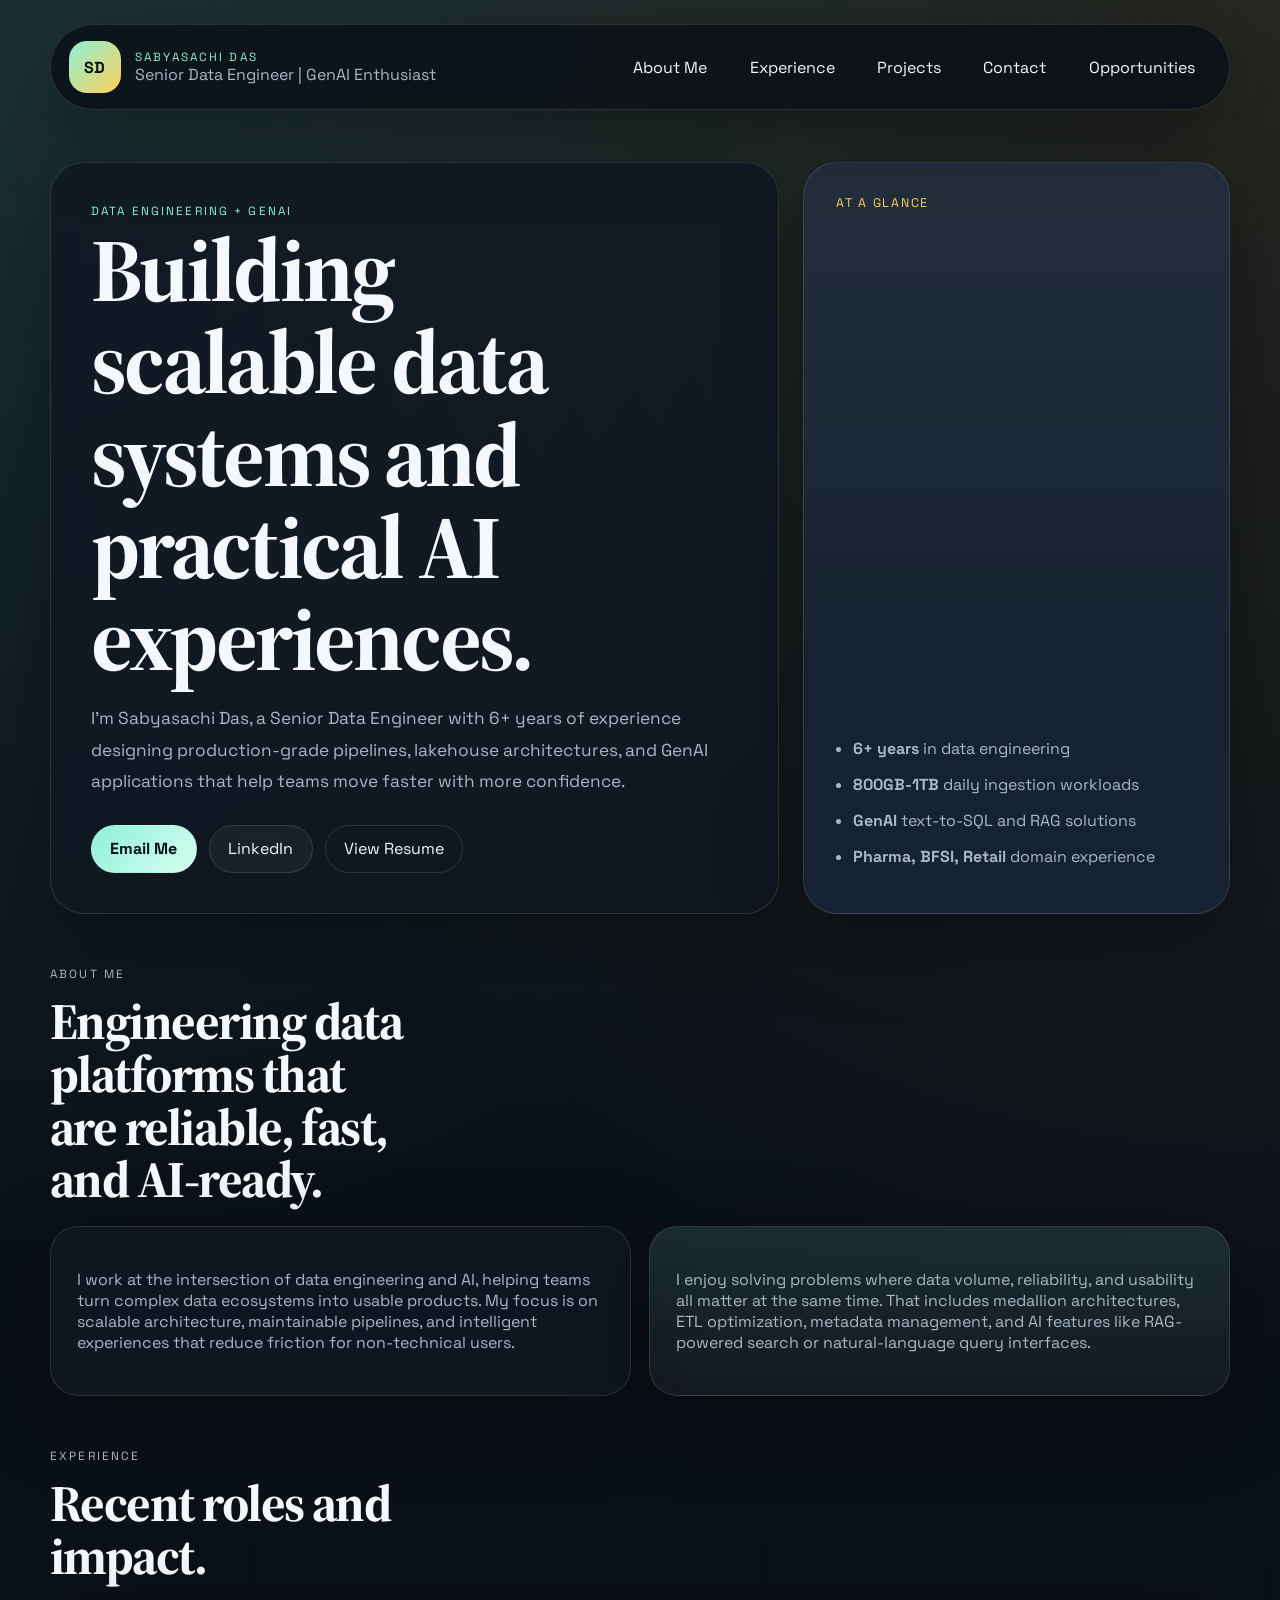
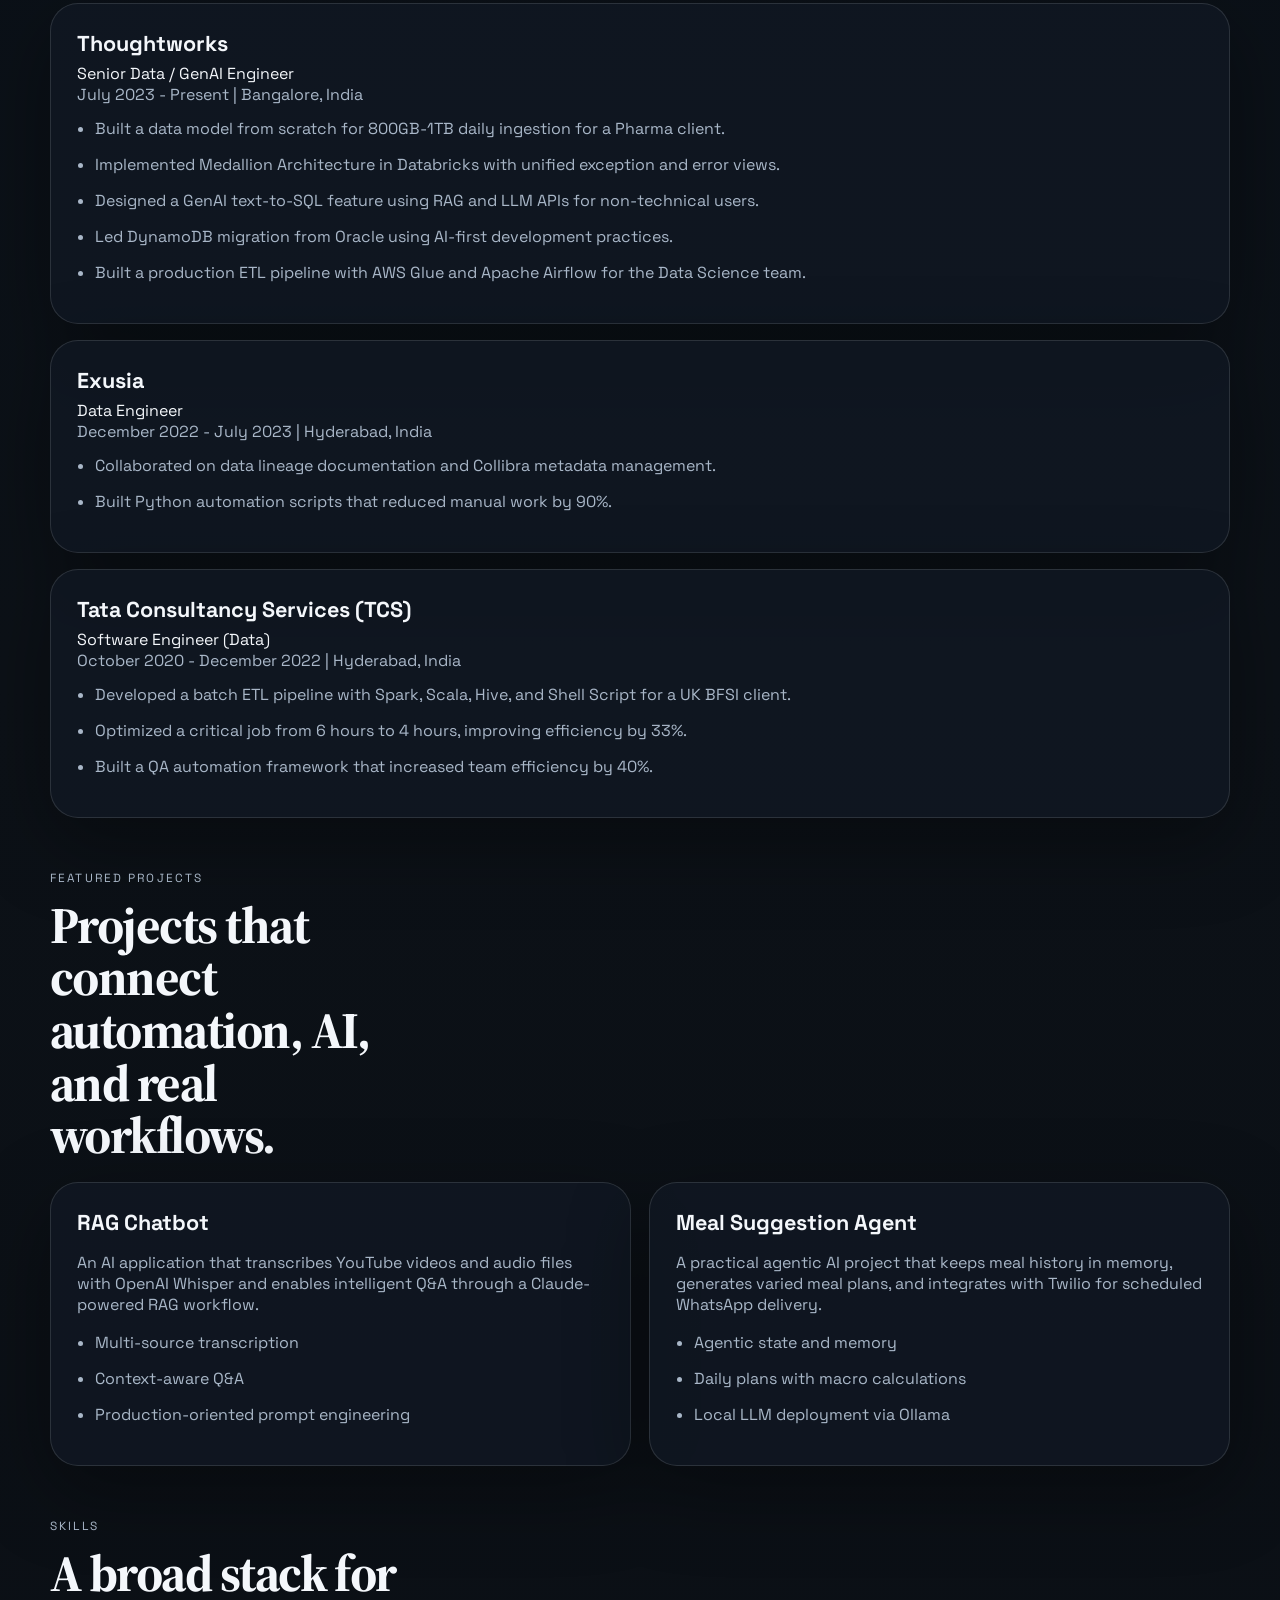
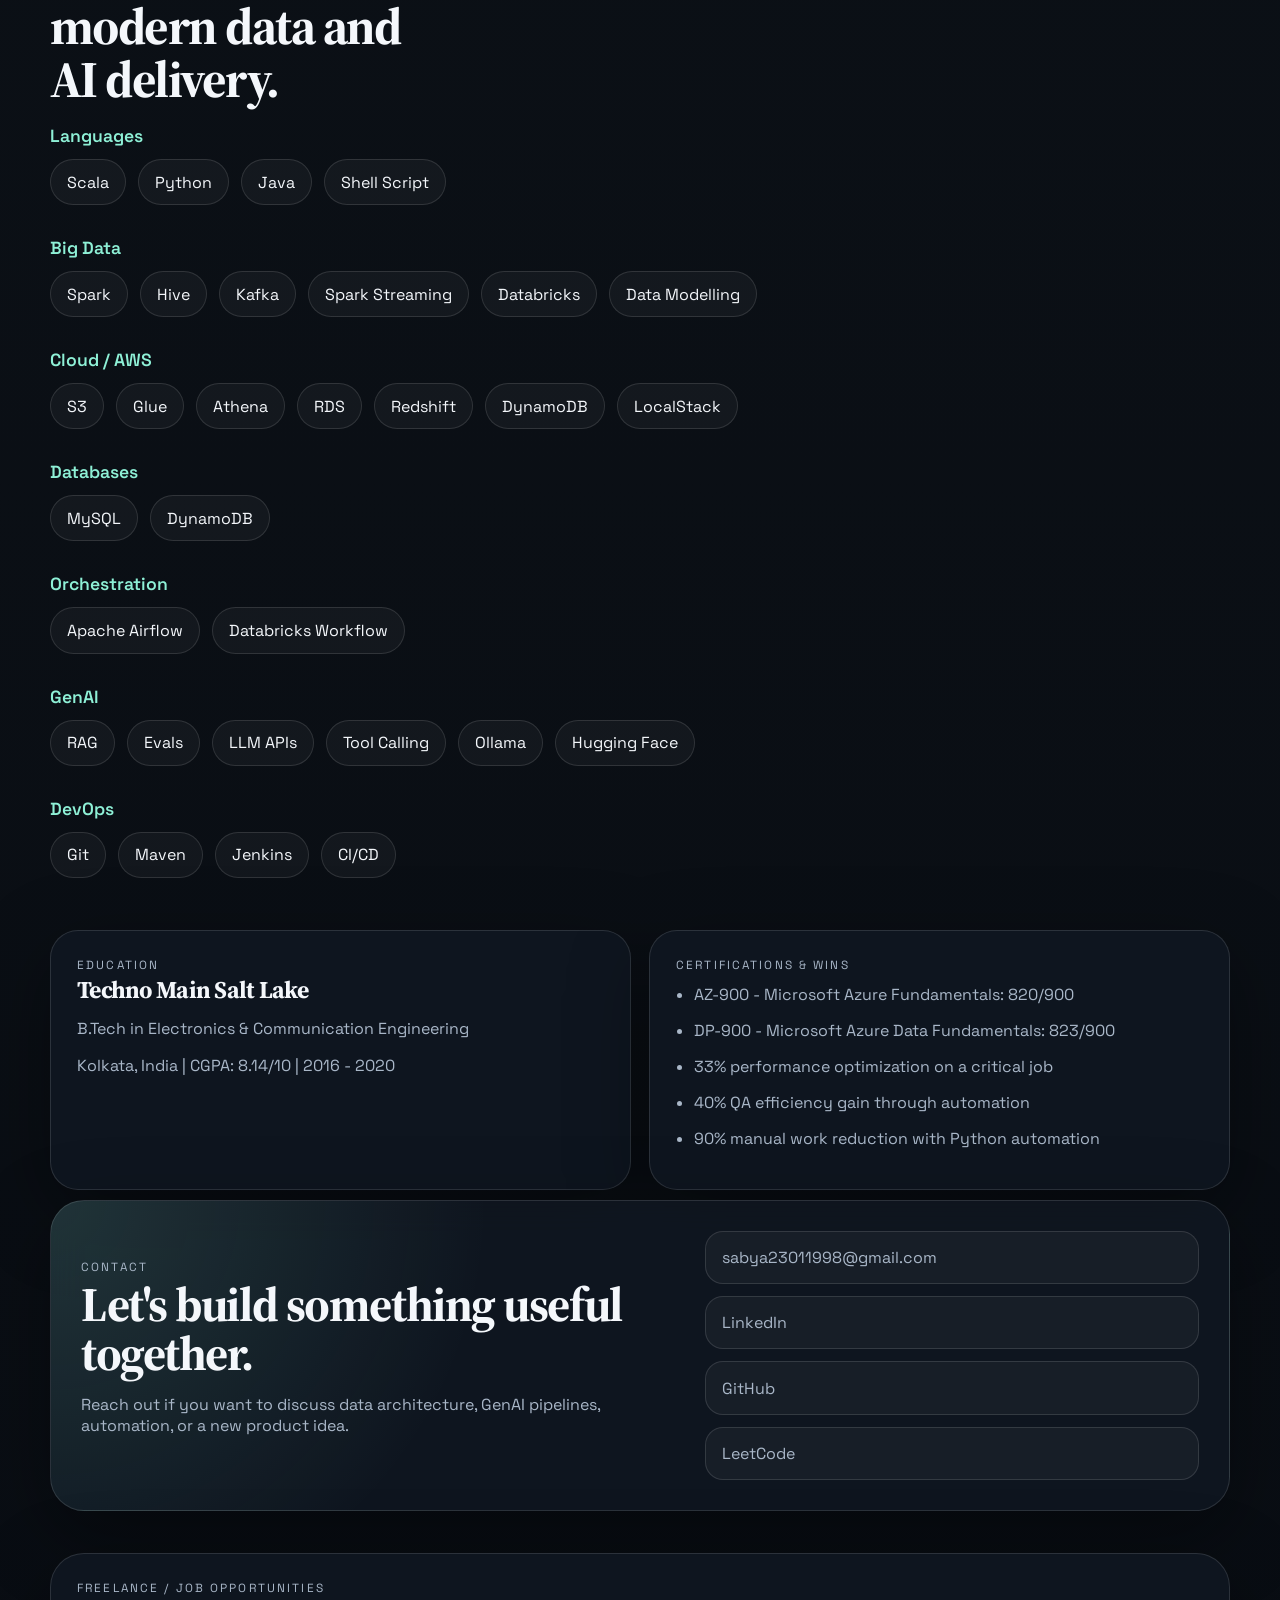
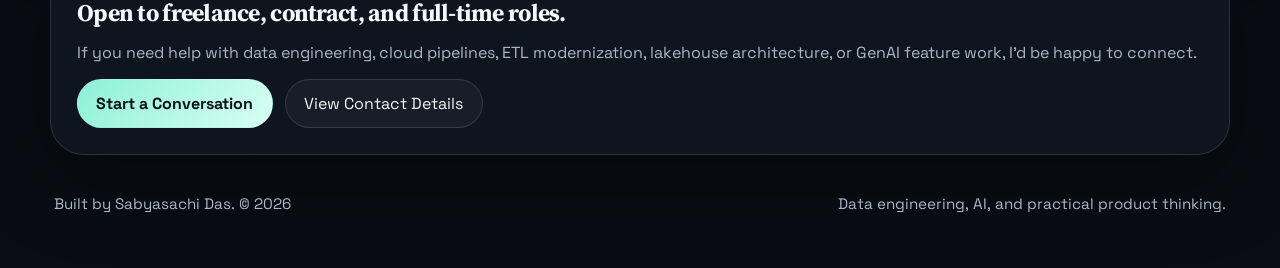
==== index.html @ ca25ceee "Initial commit" ====
<!DOCTYPE html>
<html lang="en">
  <head>
    <meta charset="UTF-8" />
    <meta name="viewport" content="width=device-width, initial-scale=1.0" />
    <meta
      name="description"
      content="Sabyasachi Das - Senior Data Engineer and GenAI enthusiast building scalable data pipelines, lakehouse architectures, and AI-powered products."
    />
    <title>Sabyasachi Das | Senior Data Engineer</title>
    <link rel="preconnect" href="https://fonts.googleapis.com" />
    <link rel="preconnect" href="https://fonts.gstatic.com" crossorigin />
    <link
      href="https://fonts.googleapis.com/css2?family=Space+Grotesk:wght@400;500;700&family=Source+Serif+4:opsz,wght@8..60,500;8..60,600;8..60,700&display=swap"
      rel="stylesheet"
    />
    <link rel="stylesheet" href="styles.css" />
  </head>
  <body>
    <a class="skip-link" href="#main">Skip to content</a>

    <div class="page-shell">
      <header class="site-header">
        <div class="brand">
          <div class="brand-mark">SD</div>
          <div>
            <p class="eyebrow">Sabyasachi Das</p>
            <p class="brand-subtitle">Senior Data Engineer | GenAI Enthusiast</p>
          </div>
        </div>

        <nav class="site-nav" aria-label="Primary">
          <a href="#about">About Me</a>
          <a href="#experience">Experience</a>
          <a href="#projects">Projects</a>
          <a href="#contact">Contact</a>
          <a href="#opportunities">Opportunities</a>
        </nav>
      </header>

      <main id="main">
        <section class="hero">
          <div class="hero-copy">
            <p class="eyebrow">Data Engineering + GenAI</p>
            <h1>Building scalable data systems and practical AI experiences.</h1>
            <p class="hero-text">
              I'm Sabyasachi Das, a Senior Data Engineer with 6+ years of
              experience designing production-grade pipelines, lakehouse
              architectures, and GenAI applications that help teams move faster
              with more confidence.
            </p>

            <div class="hero-actions">
              <a class="button primary" href="mailto:sabya23011998@gmail.com">Email Me</a>
              <a
                class="button secondary"
                href="https://www.linkedin.com/in/sabyasachi-das-2a6229159/"
                target="_blank"
                rel="noreferrer"
              >
                LinkedIn
              </a>
              <a class="button ghost" href="SabyasachiDas_Resume.pdf" target="_blank" rel="noreferrer">
                View Resume
              </a>
            </div>
          </div>

          <aside class="hero-card">
            <p class="card-label">At a glance</p>
            <ul class="quick-facts">
              <li><strong>6+ years</strong> in data engineering</li>
              <li><strong>800GB-1TB</strong> daily ingestion workloads</li>
              <li><strong>GenAI</strong> text-to-SQL and RAG solutions</li>
              <li><strong>Pharma, BFSI, Retail</strong> domain experience</li>
            </ul>
          </aside>
        </section>

        <section class="section" id="about">
          <div class="section-heading">
            <p class="eyebrow">About Me</p>
            <h2>Engineering data platforms that are reliable, fast, and AI-ready.</h2>
          </div>

          <div class="about-grid">
            <article class="panel">
              <p>
                I work at the intersection of data engineering and AI, helping
                teams turn complex data ecosystems into usable products. My
                focus is on scalable architecture, maintainable pipelines, and
                intelligent experiences that reduce friction for non-technical
                users.
              </p>
            </article>
            <article class="panel accent">
              <p>
                I enjoy solving problems where data volume, reliability, and
                usability all matter at the same time. That includes medallion
                architectures, ETL optimization, metadata management, and AI
                features like RAG-powered search or natural-language query
                interfaces.
              </p>
            </article>
          </div>
        </section>

        <section class="section" id="experience">
          <div class="section-heading">
            <p class="eyebrow">Experience</p>
            <h2>Recent roles and impact.</h2>
          </div>

          <div class="timeline">
            <article class="timeline-item">
              <div class="timeline-meta">
                <h3>Thoughtworks</h3>
                <p>Senior Data / GenAI Engineer</p>
                <span>July 2023 - Present | Bangalore, India</span>
              </div>
              <ul>
                <li>Built a data model from scratch for 800GB-1TB daily ingestion for a Pharma client.</li>
                <li>Implemented Medallion Architecture in Databricks with unified exception and error views.</li>
                <li>Designed a GenAI text-to-SQL feature using RAG and LLM APIs for non-technical users.</li>
                <li>Led DynamoDB migration from Oracle using AI-first development practices.</li>
                <li>Built a production ETL pipeline with AWS Glue and Apache Airflow for the Data Science team.</li>
              </ul>
            </article>

            <article class="timeline-item">
              <div class="timeline-meta">
                <h3>Exusia</h3>
                <p>Data Engineer</p>
                <span>December 2022 - July 2023 | Hyderabad, India</span>
              </div>
              <ul>
                <li>Collaborated on data lineage documentation and Collibra metadata management.</li>
                <li>Built Python automation scripts that reduced manual work by 90%.</li>
              </ul>
            </article>

            <article class="timeline-item">
              <div class="timeline-meta">
                <h3>Tata Consultancy Services (TCS)</h3>
                <p>Software Engineer (Data)</p>
                <span>October 2020 - December 2022 | Hyderabad, India</span>
              </div>
              <ul>
                <li>Developed a batch ETL pipeline with Spark, Scala, Hive, and Shell Script for a UK BFSI client.</li>
                <li>Optimized a critical job from 6 hours to 4 hours, improving efficiency by 33%.</li>
                <li>Built a QA automation framework that increased team efficiency by 40%.</li>
              </ul>
            </article>
          </div>
        </section>

        <section class="section" id="projects">
          <div class="section-heading">
            <p class="eyebrow">Featured Projects</p>
            <h2>Projects that connect automation, AI, and real workflows.</h2>
          </div>

          <div class="project-grid">
            <article class="project-card">
              <h3>RAG Chatbot</h3>
              <p>
                An AI application that transcribes YouTube videos and audio
                files with OpenAI Whisper and enables intelligent Q&A through a
                Claude-powered RAG workflow.
              </p>
              <ul>
                <li>Multi-source transcription</li>
                <li>Context-aware Q&A</li>
                <li>Production-oriented prompt engineering</li>
              </ul>
            </article>

            <article class="project-card">
              <h3>Meal Suggestion Agent</h3>
              <p>
                A practical agentic AI project that keeps meal history in
                memory, generates varied meal plans, and integrates with Twilio
                for scheduled WhatsApp delivery.
              </p>
              <ul>
                <li>Agentic state and memory</li>
                <li>Daily plans with macro calculations</li>
                <li>Local LLM deployment via Ollama</li>
              </ul>
            </article>
          </div>
        </section>

        <section class="section" id="skills">
          <div class="section-heading">
            <p class="eyebrow">Skills</p>
            <h2>A broad stack for modern data and AI delivery.</h2>
          </div>

          <div class="skills-groups">
            <div class="skill-group">
              <h3 class="skill-category">Languages</h3>
              <div class="chip-grid">
                <span class="chip">Scala</span>
                <span class="chip">Python</span>
                <span class="chip">Java</span>
                <span class="chip">Shell Script</span>
              </div>
            </div>

            <div class="skill-group">
              <h3 class="skill-category">Big Data</h3>
              <div class="chip-grid">
                <span class="chip">Spark</span>
                <span class="chip">Hive</span>
                <span class="chip">Kafka</span>
                <span class="chip">Spark Streaming</span>
                <span class="chip">Databricks</span>
                <span class="chip">Data Modelling</span>
              </div>
            </div>

            <div class="skill-group">
              <h3 class="skill-category">Cloud / AWS</h3>
              <div class="chip-grid">
                <span class="chip">S3</span>
                <span class="chip">Glue</span>
                <span class="chip">Athena</span>
                <span class="chip">RDS</span>
                <span class="chip">Redshift</span>
                <span class="chip">DynamoDB</span>
                <span class="chip">LocalStack</span>
              </div>
            </div>

            <div class="skill-group">
              <h3 class="skill-category">Databases</h3>
              <div class="chip-grid">
                <span class="chip">MySQL</span>
                <span class="chip">DynamoDB</span>
              </div>
            </div>

            <div class="skill-group">
              <h3 class="skill-category">Orchestration</h3>
              <div class="chip-grid">
                <span class="chip">Apache Airflow</span>
                <span class="chip">Databricks Workflow</span>
              </div>
            </div>

            <div class="skill-group">
              <h3 class="skill-category">GenAI</h3>
              <div class="chip-grid">
                <span class="chip">RAG</span>
                <span class="chip">Evals</span>
                <span class="chip">LLM APIs</span>
                <span class="chip">Tool Calling</span>
                <span class="chip">Ollama</span>
                <span class="chip">Hugging Face</span>
              </div>
            </div>

            <div class="skill-group">
              <h3 class="skill-category">DevOps</h3>
              <div class="chip-grid">
                <span class="chip">Git</span>
                <span class="chip">Maven</span>
                <span class="chip">Jenkins</span>
                <span class="chip">CI/CD</span>
              </div>
            </div>
          </div>
        </section>

        <section class="section split" id="education">
          <div class="panel">
            <p class="eyebrow">Education</p>
            <h2>Techno Main Salt Lake</h2>
            <p>B.Tech in Electronics & Communication Engineering</p>
            <p>Kolkata, India | CGPA: 8.14/10 | 2016 - 2020</p>
          </div>
          <div class="panel">
            <p class="eyebrow">Certifications & Wins</p>
            <ul class="stack-list">
              <li>AZ-900 - Microsoft Azure Fundamentals: 820/900</li>
              <li>DP-900 - Microsoft Azure Data Fundamentals: 823/900</li>
              <li>33% performance optimization on a critical job</li>
              <li>40% QA efficiency gain through automation</li>
              <li>90% manual work reduction with Python automation</li>
            </ul>
          </div>
        </section>

        <section class="section contact-band" id="contact">
          <div>
            <p class="eyebrow">Contact</p>
            <h2>Let's build something useful together.</h2>
            <p>
              Reach out if you want to discuss data architecture, GenAI
              pipelines, automation, or a new product idea.
            </p>
          </div>
          <div class="contact-links">
            <a href="mailto:sabya23011998@gmail.com">sabya23011998@gmail.com</a>
            <a href="https://www.linkedin.com/in/sabyasachi-das-2a6229159/" target="_blank" rel="noreferrer">
              LinkedIn
            </a>
            <a href="https://github.com/sabya2301" target="_blank" rel="noreferrer">GitHub</a>
            <a href="https://leetcode.com/user8392Cc/" target="_blank" rel="noreferrer">LeetCode</a>
          </div>
        </section>

        <section class="section opportunities" id="opportunities">
          <div class="panel opportunity-panel">
            <p class="eyebrow">Freelance / Job Opportunities</p>
            <h2>Open to freelance, contract, and full-time roles.</h2>
            <p>
              If you need help with data engineering, cloud pipelines, ETL
              modernization, lakehouse architecture, or GenAI feature work, I'd
              be happy to connect.
            </p>
            <div class="hero-actions">
              <a class="button primary" href="mailto:sabya23011998@gmail.com?subject=Freelance%20or%20Job%20Opportunity">
                Start a Conversation
              </a>
              <a class="button secondary" href="#contact">View Contact Details</a>
            </div>
          </div>
        </section>
      </main>

      <footer class="site-footer">
        <p>Built by Sabyasachi Das.</p>
        <p>Data engineering, AI, and practical product thinking.</p>
      </footer>
    </div>

    <script src="script.js"></script>
  </body>
</html>
---- styles.css ----
:root {
  --bg: #0c1117;
  --bg-soft: #121a24;
  --panel: rgba(16, 24, 35, 0.82);
  --panel-strong: #162131;
  --text: #f4f7fb;
  --muted: #a9b7c8;
  --line: rgba(255, 255, 255, 0.12);
  --accent: #8ef0d6;
  --accent-2: #ffcf5a;
  --shadow: 0 24px 80px rgba(0, 0, 0, 0.35);
  --radius: 24px;
  --radius-sm: 16px;
}

* {
  box-sizing: border-box;
}

html {
  scroll-behavior: smooth;
}

body {
  margin: 0;
  font-family: "Space Grotesk", sans-serif;
  color: var(--text);
  background:
    radial-gradient(circle at top left, rgba(142, 240, 214, 0.14), transparent 24%),
    radial-gradient(circle at top right, rgba(255, 207, 90, 0.12), transparent 26%),
    linear-gradient(180deg, #081019 0%, #0c1117 45%, #090d13 100%);
  min-height: 100vh;
}

body::before {
  content: "";
  position: fixed;
  inset: 0;
  pointer-events: none;
  background-image:
    linear-gradient(rgba(255, 255, 255, 0.025) 1px, transparent 1px),
    linear-gradient(90deg, rgba(255, 255, 255, 0.025) 1px, transparent 1px);
  background-size: 48px 48px;
  mask-image: linear-gradient(180deg, rgba(0, 0, 0, 0.65), transparent 90%);
  opacity: 0.35;
}

a {
  color: inherit;
}

.skip-link {
  position: absolute;
  left: -999px;
  top: 12px;
  z-index: 1000;
  padding: 0.8rem 1rem;
  border-radius: 999px;
  background: var(--accent);
  color: #081019;
  text-decoration: none;
}

.skip-link:focus {
  left: 12px;
}

.page-shell {
  width: min(1180px, calc(100% - 32px));
  margin: 0 auto;
  padding: 24px 0 40px;
  position: relative;
  z-index: 1;
}

.site-header,
.hero,
.section,
.site-footer {
  animation: fadeUp 0.7s ease both;
}

.site-header {
  display: flex;
  justify-content: space-between;
  align-items: center;
  gap: 20px;
  position: sticky;
  top: 16px;
  z-index: 20;
  margin-bottom: 28px;
  padding: 16px 18px;
  border: 1px solid var(--line);
  border-radius: 999px;
  background: rgba(7, 12, 18, 0.72);
  backdrop-filter: blur(20px);
  box-shadow: var(--shadow);
}

.brand {
  display: flex;
  align-items: center;
  gap: 14px;
  min-width: 0;
}

.brand-mark {
  width: 52px;
  height: 52px;
  border-radius: 18px;
  display: grid;
  place-items: center;
  background: linear-gradient(135deg, var(--accent), var(--accent-2));
  color: #09111b;
  font-weight: 700;
  letter-spacing: 0.06em;
}

.eyebrow {
  margin: 0 0 6px;
  text-transform: uppercase;
  letter-spacing: 0.18em;
  font-size: 0.74rem;
  color: var(--accent);
}

.brand-subtitle,
.section-heading p,
.hero-text,
.timeline-meta span,
.panel p,
.project-card p,
.site-footer,
.contact-band p,
.contact-links a {
  color: var(--muted);
}

.brand p {
  margin: 0;
}

.site-nav {
  display: flex;
  flex-wrap: wrap;
  justify-content: flex-end;
  gap: 10px;
}

.site-nav a {
  text-decoration: none;
  padding: 0.65rem 0.95rem;
  border: 1px solid transparent;
  border-radius: 999px;
  color: var(--text);
  transition: 180ms ease;
}

.site-nav a:hover,
.site-nav a:focus-visible {
  border-color: var(--line);
  background: rgba(255, 255, 255, 0.04);
  outline: none;
}

.hero {
  display: grid;
  grid-template-columns: minmax(0, 1.45fr) minmax(300px, 0.85fr);
  gap: 24px;
  align-items: stretch;
  padding: 24px 0 10px;
}

.hero-copy,
.hero-card,
.panel,
.project-card,
.timeline-item,
.contact-band,
.opportunity-panel {
  border: 1px solid var(--line);
  background: var(--panel);
  backdrop-filter: blur(18px);
  box-shadow: var(--shadow);
}

.hero-copy {
  border-radius: 34px;
  padding: 40px;
}

.hero h1,
.section-heading h2,
.panel h2,
.contact-band h2,
.opportunity-panel h2 {
  margin: 0;
  font-family: "Source Serif 4", serif;
  line-height: 1.03;
  letter-spacing: -0.03em;
}

.hero h1 {
  font-size: clamp(3rem, 7vw, 5.7rem);
  max-width: 11ch;
  margin-bottom: 18px;
}

.hero-text {
  font-size: 1.08rem;
  line-height: 1.8;
  max-width: 62ch;
  margin: 0 0 28px;
}

.hero-actions {
  display: flex;
  flex-wrap: wrap;
  gap: 12px;
}

.button {
  display: inline-flex;
  align-items: center;
  justify-content: center;
  min-height: 48px;
  padding: 0.8rem 1.15rem;
  border-radius: 999px;
  text-decoration: none;
  border: 1px solid var(--line);
  transition: transform 180ms ease, background 180ms ease, border-color 180ms ease;
}

.button:hover,
.button:focus-visible {
  transform: translateY(-1px);
  outline: none;
}

.button.primary {
  background: linear-gradient(135deg, var(--accent), #d8fff3);
  color: #071119;
  border-color: transparent;
  font-weight: 700;
}

.button.secondary {
  background: rgba(255, 255, 255, 0.04);
}

.button.ghost {
  background: transparent;
}

.hero-card {
  border-radius: 34px;
  padding: 32px;
  display: flex;
  flex-direction: column;
  justify-content: space-between;
  background:
    linear-gradient(180deg, rgba(255, 255, 255, 0.06), transparent 70%),
    var(--panel-strong);
}

.card-label {
  margin: 0 0 18px;
  color: var(--accent-2);
  text-transform: uppercase;
  letter-spacing: 0.14em;
  font-size: 0.78rem;
}

.quick-facts,
.stack-list,
.timeline-item ul,
.project-card ul {
  margin: 0;
  padding-left: 1.1rem;
}

.quick-facts li,
.stack-list li,
.timeline-item li,
.project-card li {
  margin: 0.7rem 0;
  line-height: 1.55;
  color: var(--muted);
}

.section {
  padding: 42px 0 10px;
}

.section-heading {
  display: grid;
  gap: 8px;
  margin-bottom: 20px;
}

.section-heading h2 {
  font-size: clamp(2rem, 4vw, 3.25rem);
  max-width: 14ch;
}

.about-grid,
.project-grid,
.split {
  display: grid;
  gap: 18px;
}

.about-grid {
  grid-template-columns: repeat(2, minmax(0, 1fr));
}

.panel {
  border-radius: 28px;
  padding: 26px;
}

.panel.accent {
  background: linear-gradient(180deg, rgba(142, 240, 214, 0.12), rgba(255, 255, 255, 0.04));
}

.timeline {
  display: grid;
  gap: 16px;
}

.timeline-item {
  border-radius: 28px;
  padding: 26px;
}

.timeline-meta {
  margin-bottom: 12px;
}

.timeline-meta h3,
.project-card h3 {
  margin: 0 0 6px;
  font-size: 1.35rem;
}

.timeline-meta p,
.timeline-meta span {
  margin: 0;
}

.project-grid {
  grid-template-columns: repeat(2, minmax(0, 1fr));
}

.project-card {
  border-radius: 28px;
  padding: 26px;
}

.skills-groups {
  display: grid;
  gap: 32px;
}

.skill-group {
  display: grid;
  gap: 12px;
}

.skill-category {
  margin: 0;
  font-size: 1.1rem;
  font-weight: 600;
  color: var(--accent);
  text-transform: capitalize;
}

.chip-grid {
  display: flex;
  flex-wrap: wrap;
  gap: 12px;
}

.chip {
  border: 1px solid var(--line);
  border-radius: 999px;
  padding: 0.72rem 1rem;
  background: rgba(255, 255, 255, 0.04);
  color: var(--text);
}

.split {
  grid-template-columns: repeat(2, minmax(0, 1fr));
}

.contact-band {
  display: grid;
  grid-template-columns: minmax(0, 1.1fr) minmax(260px, 0.9fr);
  gap: 20px;
  align-items: center;
  border-radius: 34px;
  padding: 30px;
  background:
    radial-gradient(circle at top left, rgba(142, 240, 214, 0.14), transparent 36%),
    var(--panel);
}

.contact-band h2 {
  font-size: clamp(2rem, 4vw, 3rem);
  margin-bottom: 10px;
}

.contact-links {
  display: grid;
  gap: 12px;
}

.contact-links a {
  text-decoration: none;
  padding: 0.95rem 1rem;
  border-radius: 18px;
  border: 1px solid var(--line);
  background: rgba(255, 255, 255, 0.04);
}

.contact-links a:hover,
.contact-links a:focus-visible {
  color: var(--text);
  border-color: rgba(142, 240, 214, 0.4);
  outline: none;
}

.opportunities {
  padding-bottom: 0;
}

.opportunity-panel {
  border-radius: 34px;
}

.site-footer {
  display: flex;
  justify-content: space-between;
  flex-wrap: wrap;
  gap: 12px;
  padding: 24px 4px 0;
  font-size: 0.95rem;
}

@keyframes fadeUp {
  from {
    opacity: 0;
    transform: translateY(16px);
  }
  to {
    opacity: 1;
    transform: translateY(0);
  }
}

@media (max-width: 960px) {
  .site-header,
  .hero,
  .about-grid,
  .project-grid,
  .split,
  .contact-band {
    grid-template-columns: 1fr;
    display: grid;
  }

  .site-header {
    border-radius: 28px;
    position: static;
  }

  .site-nav {
    justify-content: flex-start;
  }

  .hero-copy,
  .hero-card,
  .panel,
  .timeline-item,
  .project-card,
  .contact-band,
  .opportunity-panel {
    padding: 22px;
    border-radius: 24px;
  }
}

@media (max-width: 640px) {
  .page-shell {
    width: min(100% - 20px, 1180px);
    padding-top: 12px;
  }

  .hero h1 {
    font-size: clamp(2.6rem, 14vw, 4rem);
  }

  .hero-copy {
    padding: 24px 20px;
  }

  .site-header {
    gap: 14px;
    padding: 14px;
  }

  .brand-mark {
    width: 46px;
    height: 46px;
    border-radius: 16px;
  }
}
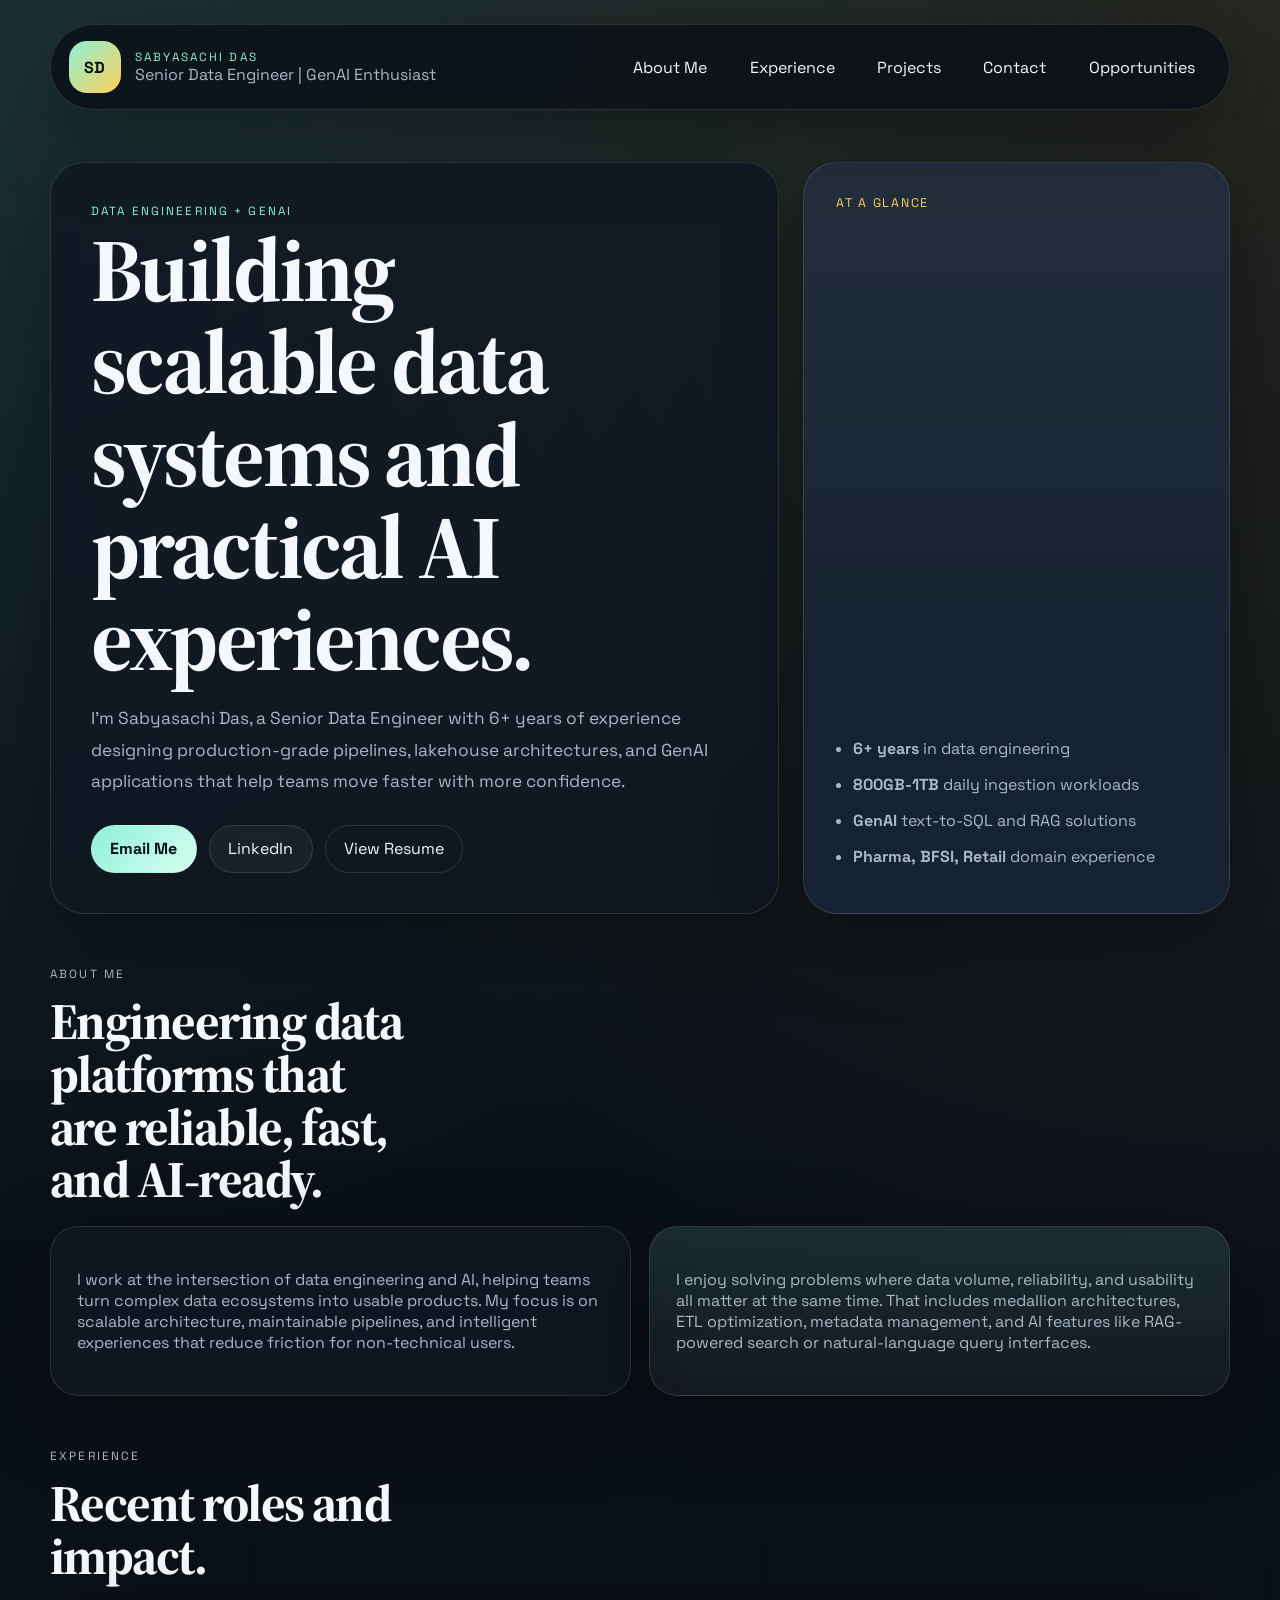
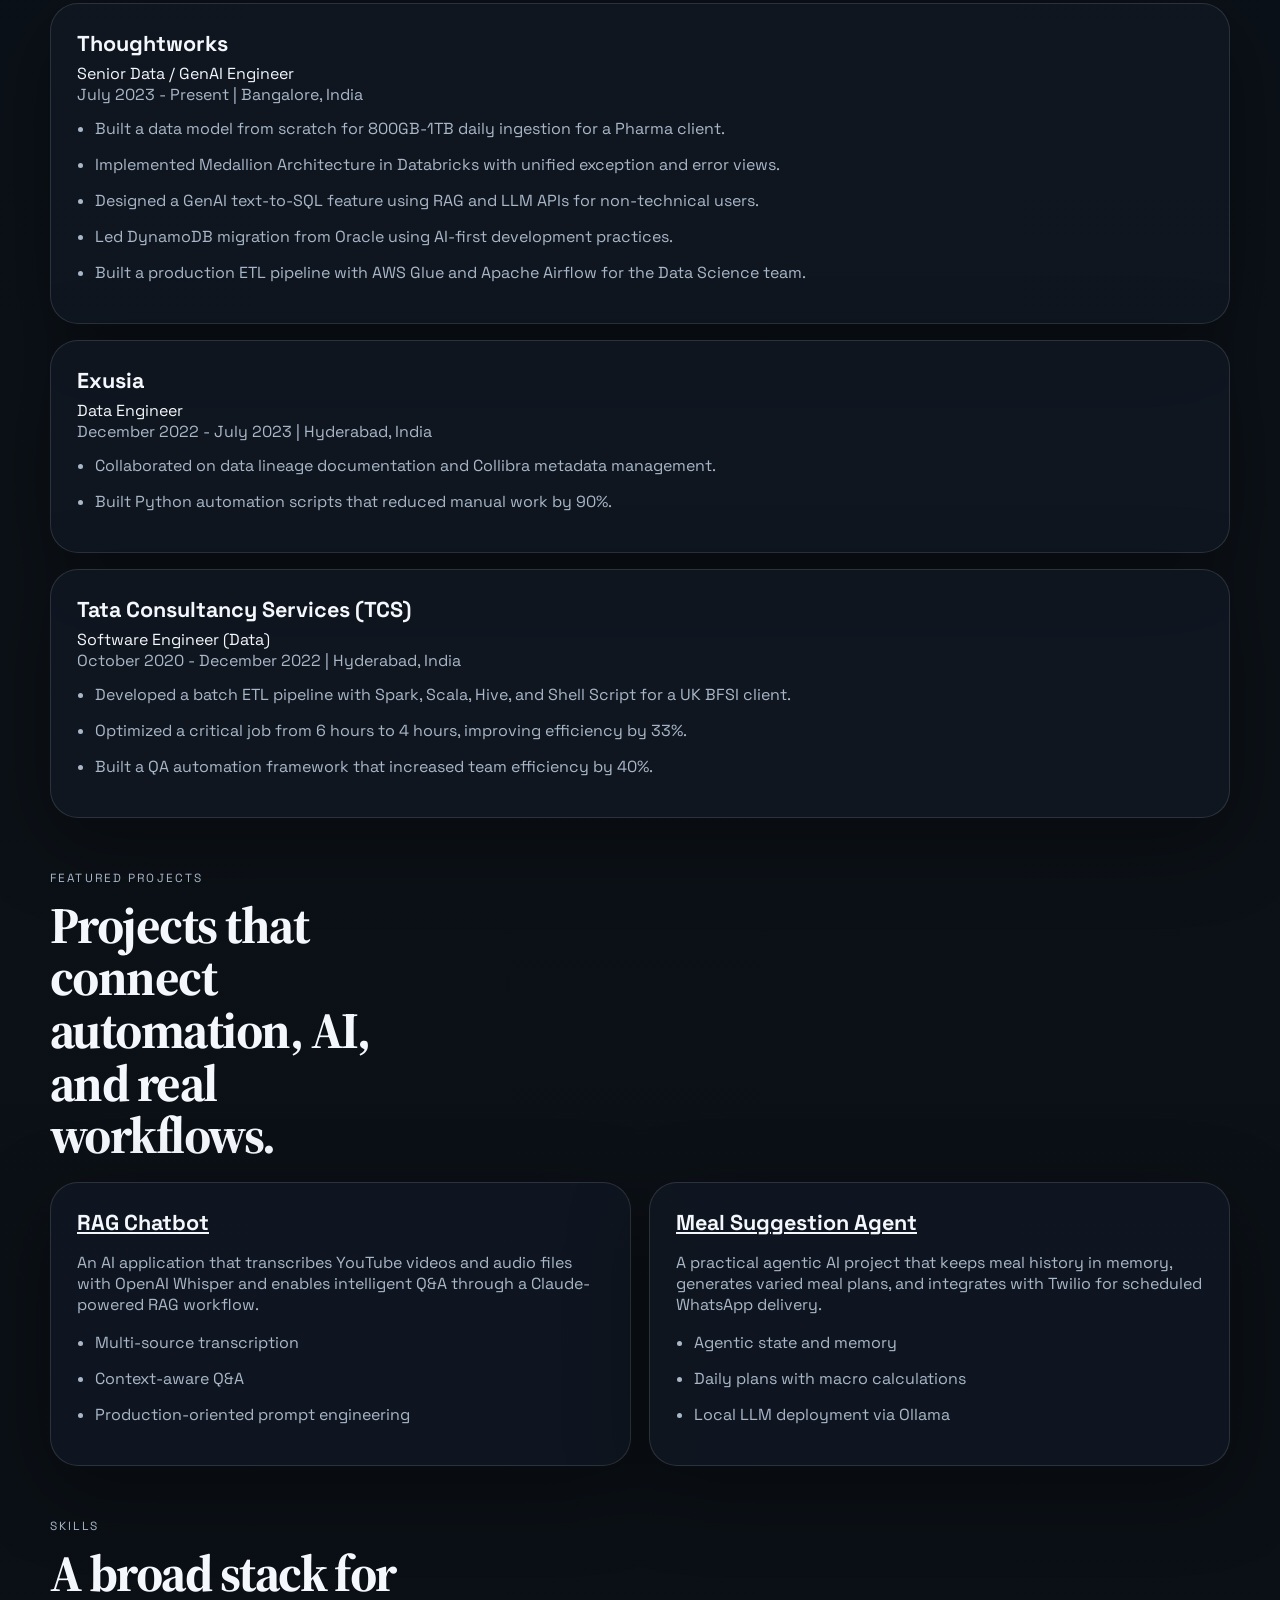
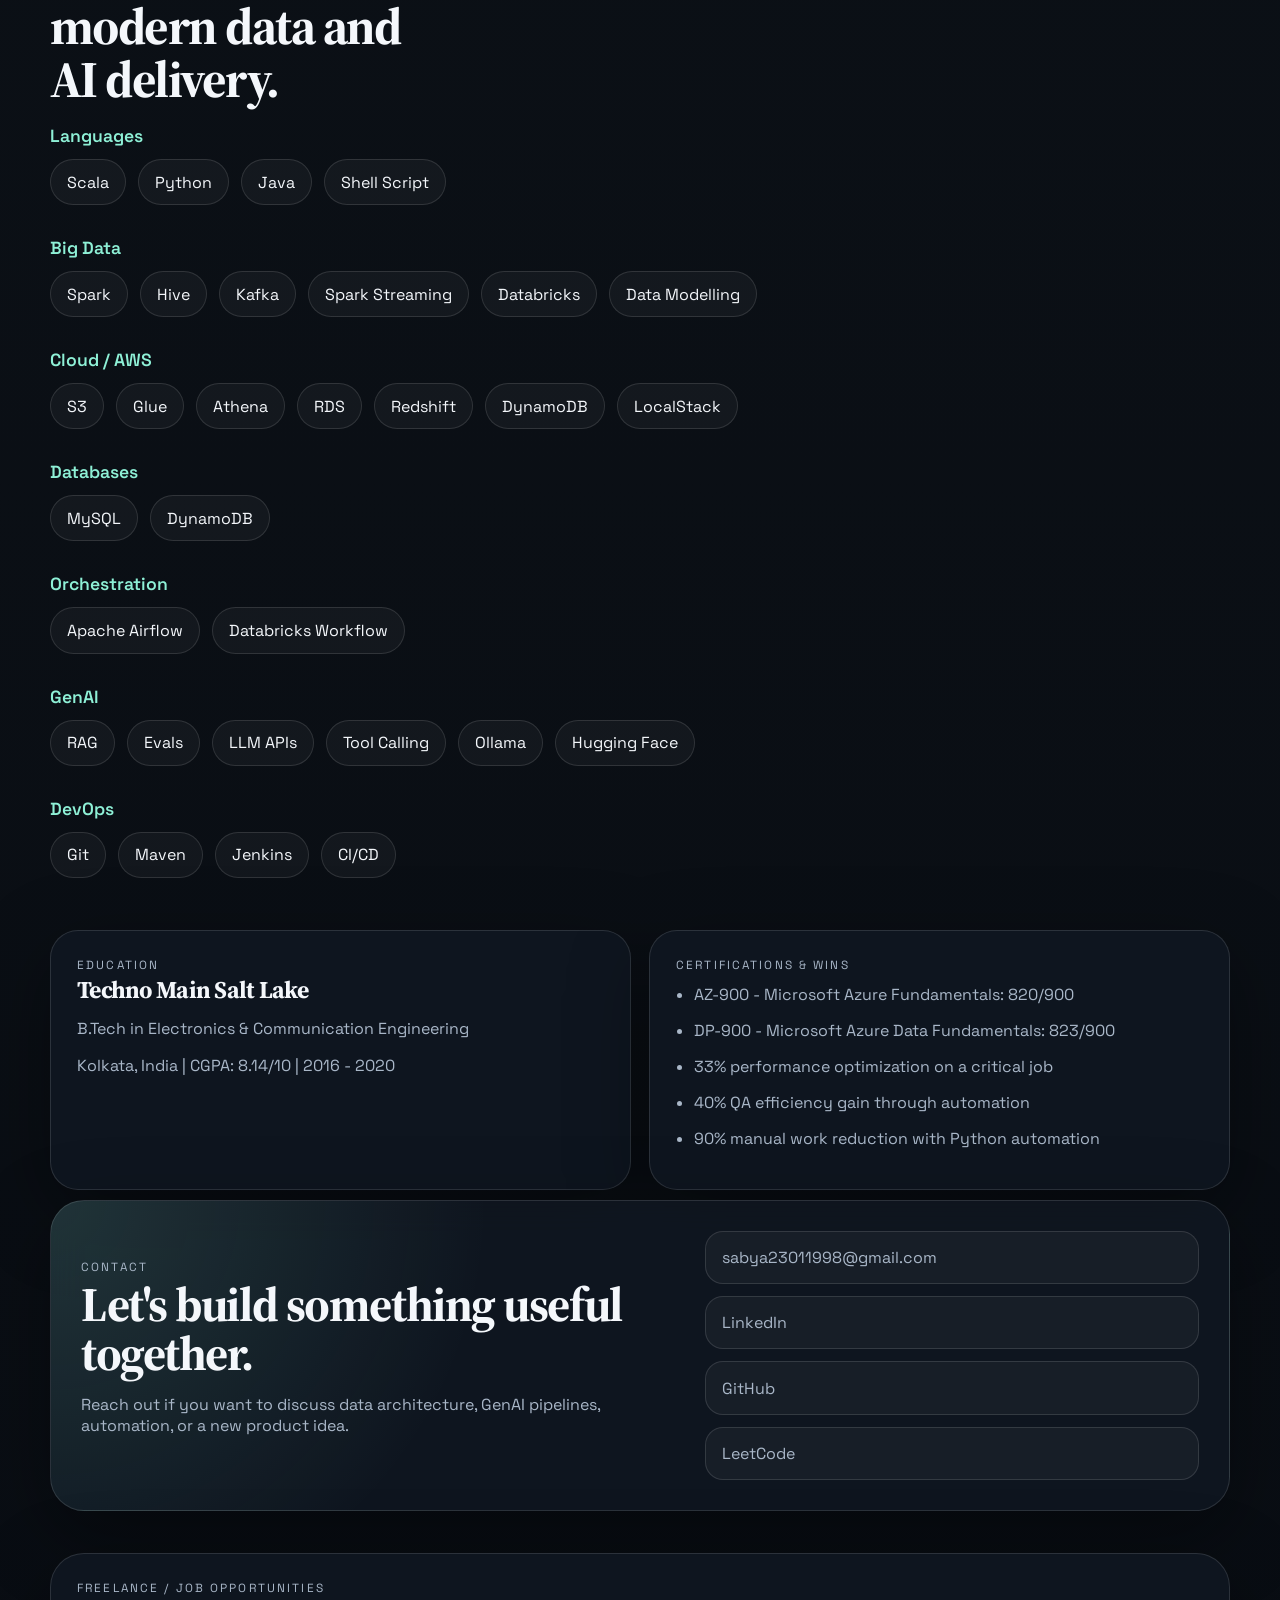
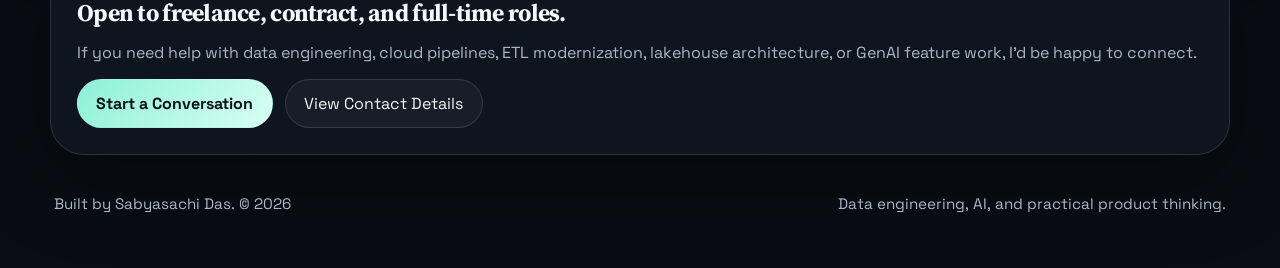
==== commit 5d225e14: "Project Links" ====
--- a/index.html
+++ b/index.html
@@ -162,7 +162,7 @@
 
           <div class="project-grid">
             <article class="project-card">
-              <h3>RAG Chatbot</h3>
+              <h3><a href="https://github.com/sabya2301/RAG_chatbot" target="_blank" rel="noreferrer">RAG Chatbot</a></h3>
               <p>
                 An AI application that transcribes YouTube videos and audio
                 files with OpenAI Whisper and enables intelligent Q&A through a
@@ -176,7 +176,7 @@
             </article>
 
             <article class="project-card">
-              <h3>Meal Suggestion Agent</h3>
+              <h3><a href="https://github.com/sabya2301/meal_suggestion" target="_blank" rel="noreferrer">Meal Suggestion Agent</a></h3>
               <p>
                 A practical agentic AI project that keeps meal history in
                 memory, generates varied meal plans, and integrates with Twilio
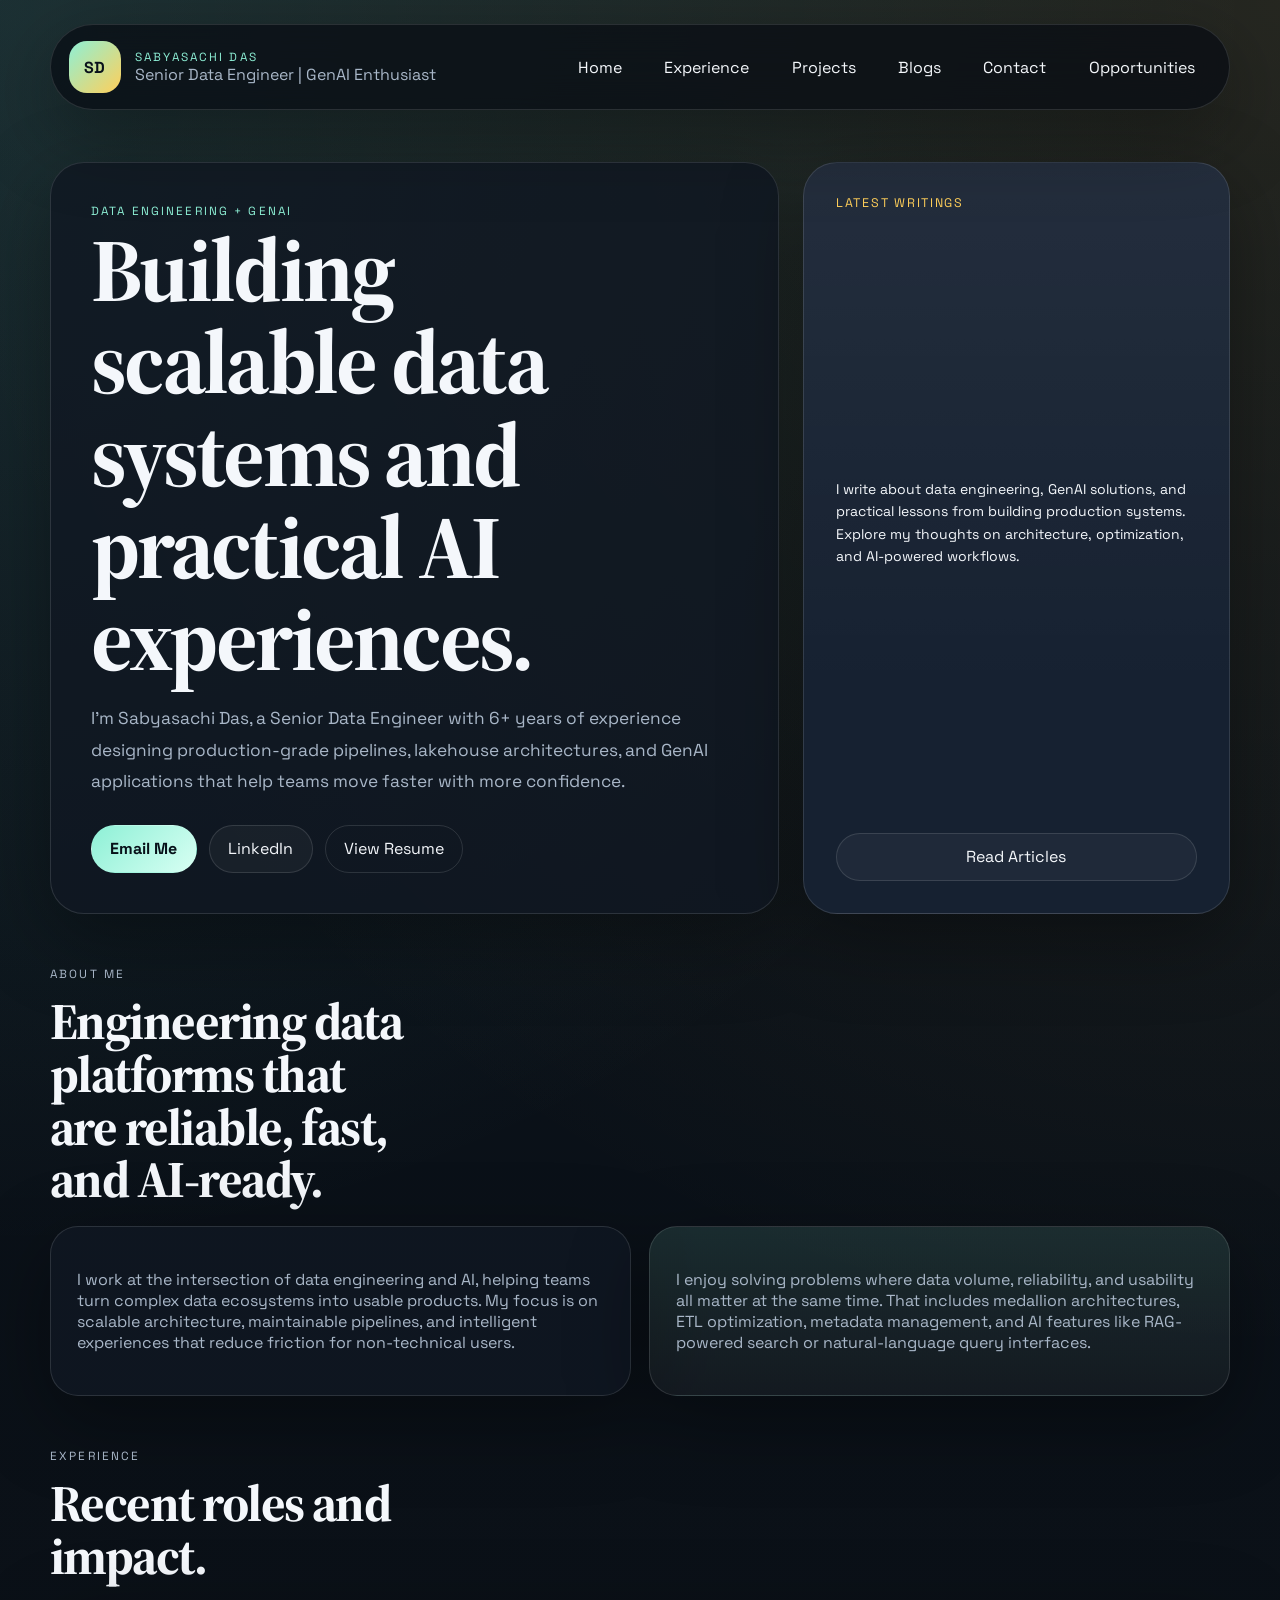
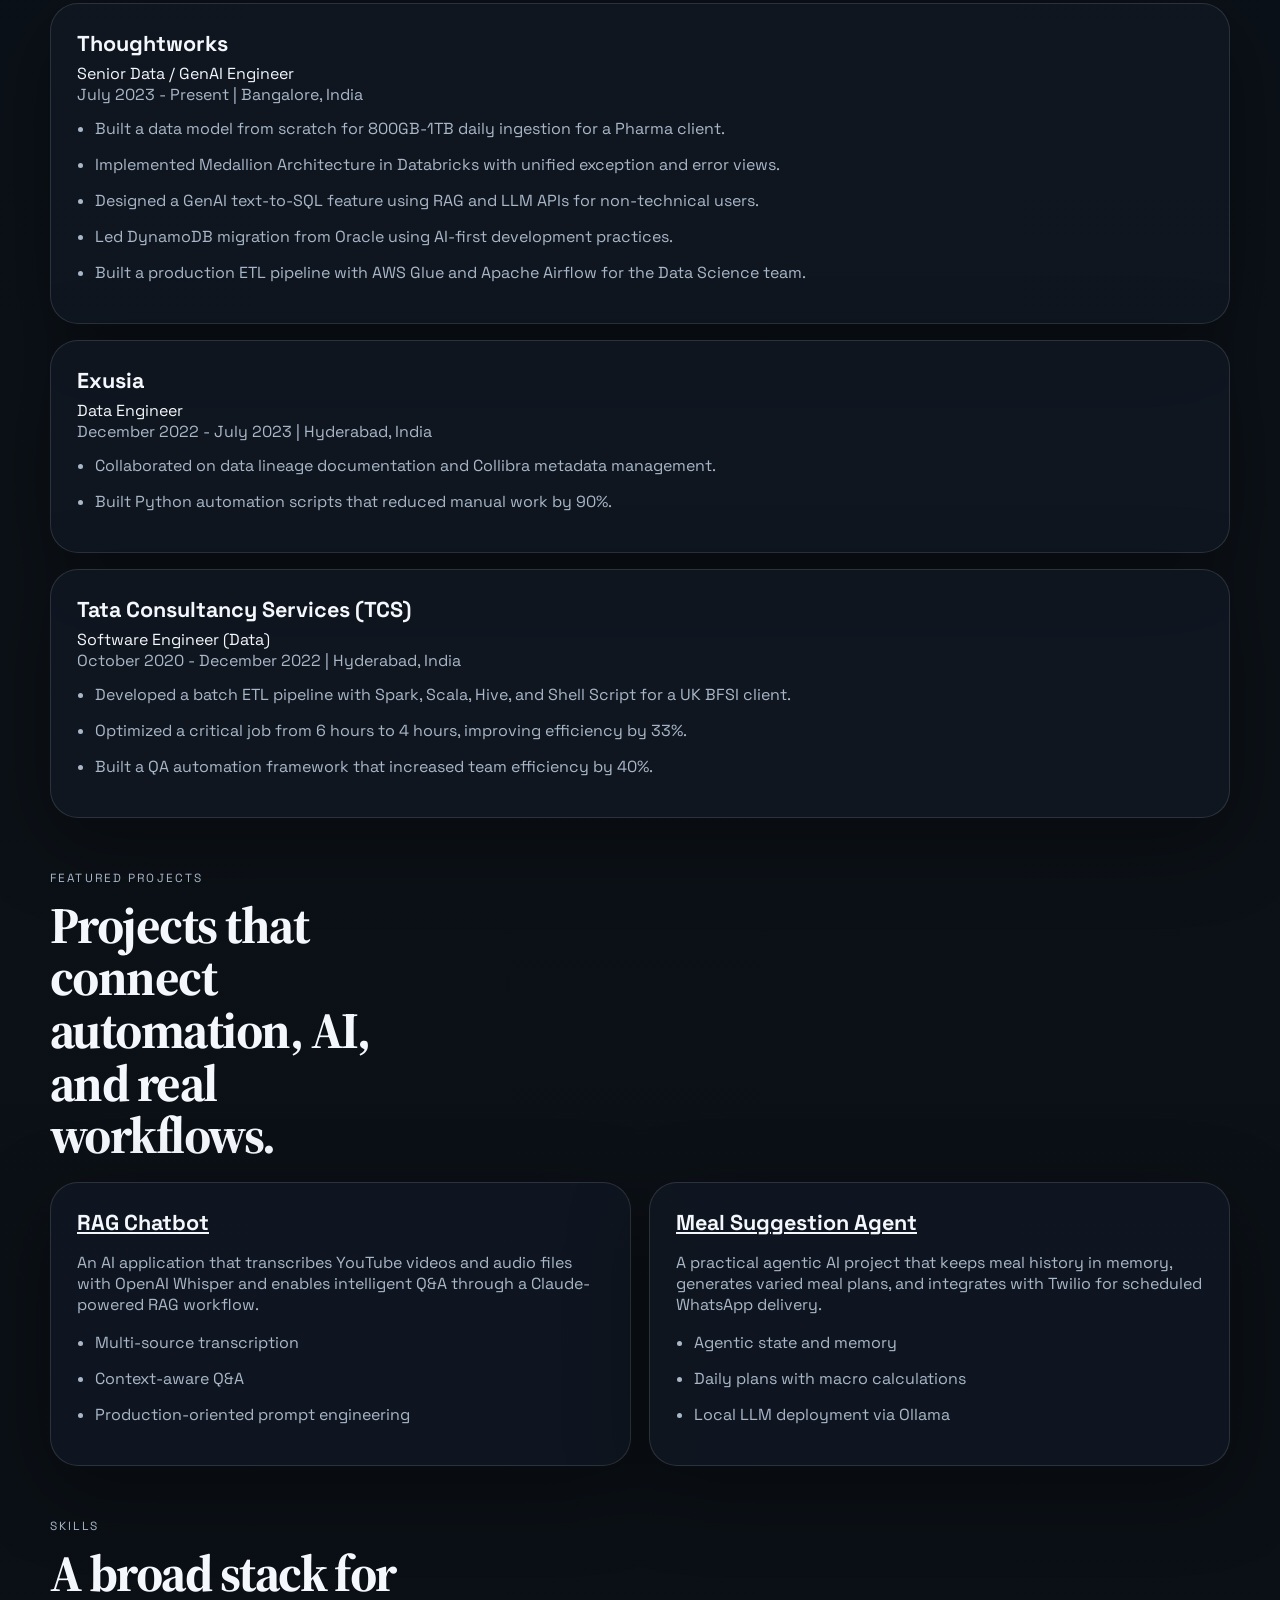
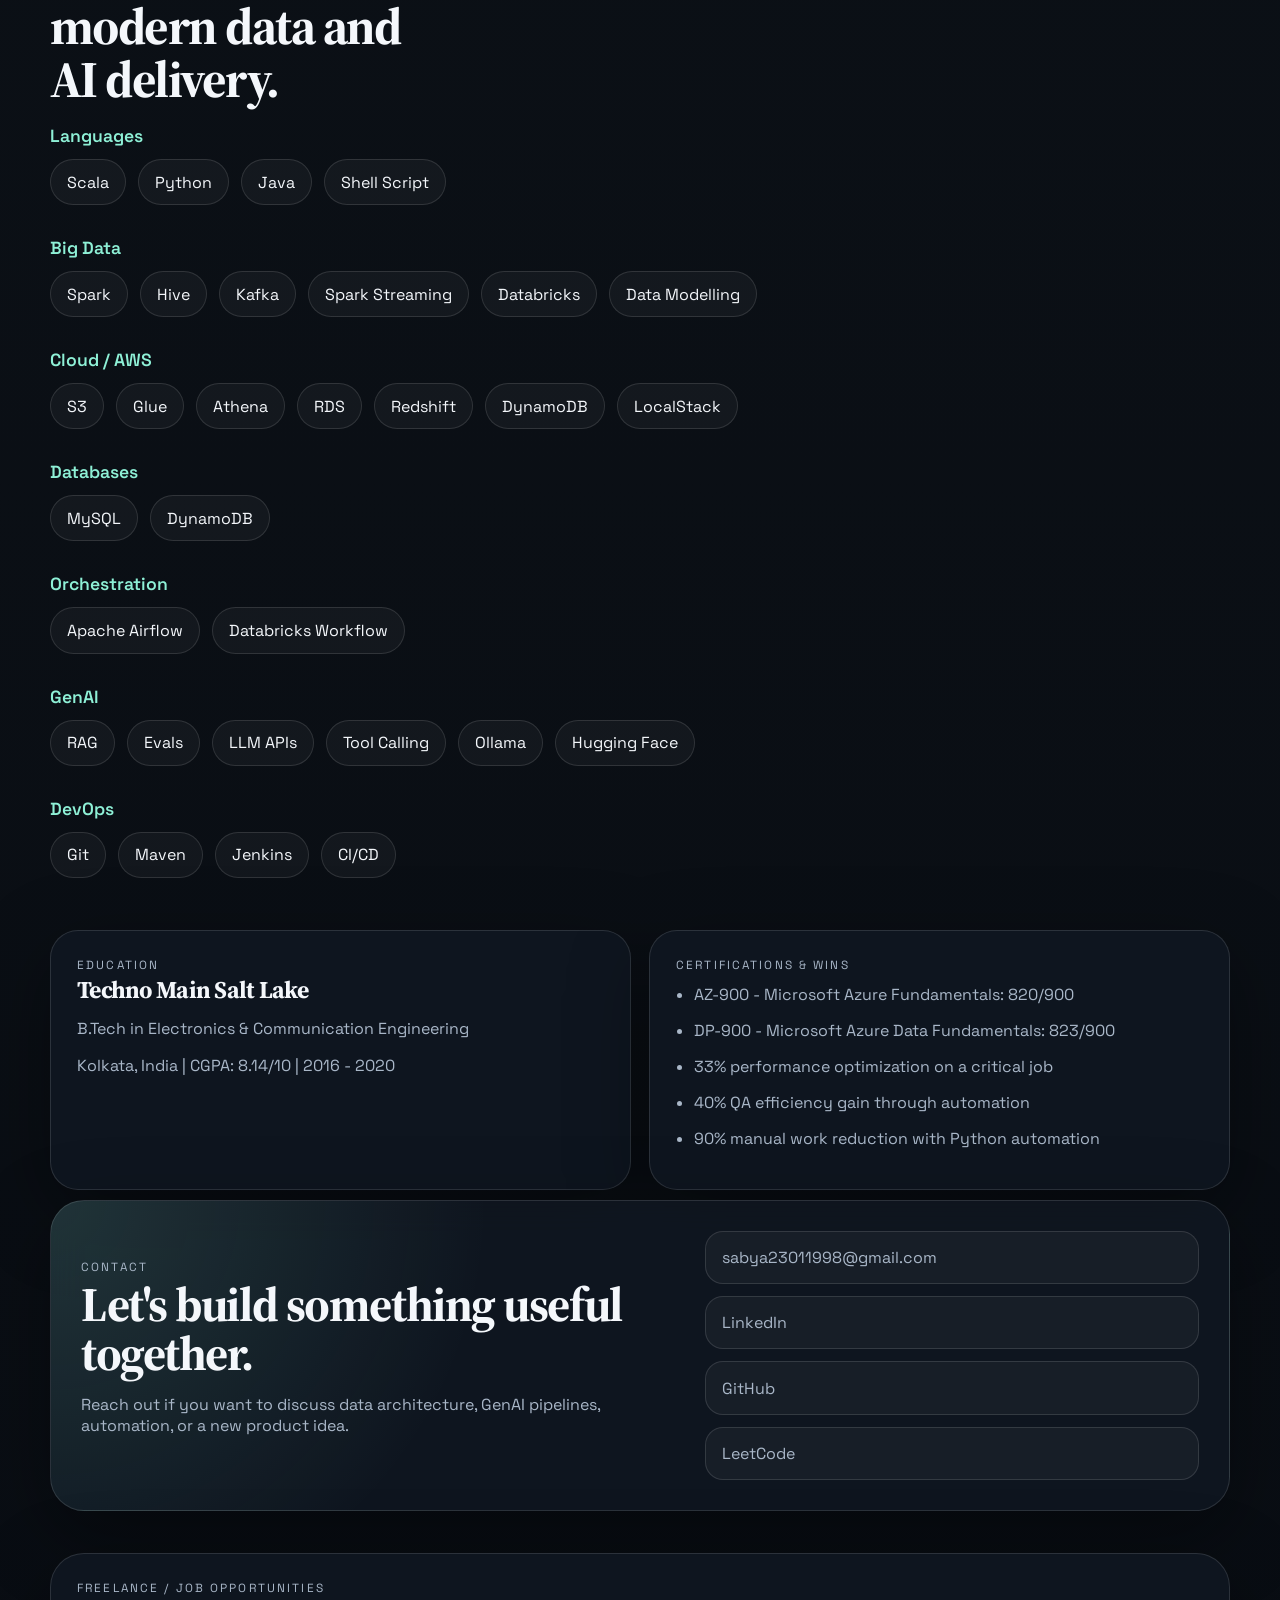
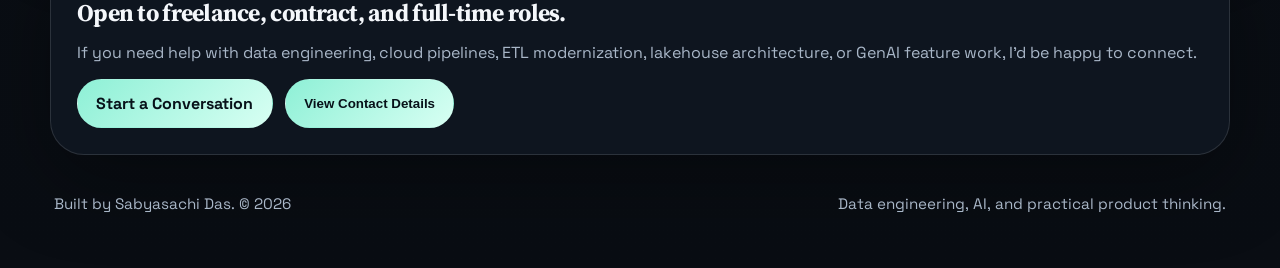
==== commit 64dc71be: "add blogs" ====
--- a/index.html
+++ b/index.html
@@ -30,9 +30,10 @@
         </div>
 
         <nav class="site-nav" aria-label="Primary">
-          <a href="#about">About Me</a>
+          <a href="#" id="homeLink">Home</a>
           <a href="#experience">Experience</a>
           <a href="#projects">Projects</a>
+          <a href="blogs/index.html">Blogs</a>
           <a href="#contact">Contact</a>
           <a href="#opportunities">Opportunities</a>
         </nav>
@@ -67,13 +68,11 @@
           </div>
 
           <aside class="hero-card">
-            <p class="card-label">At a glance</p>
-            <ul class="quick-facts">
-              <li><strong>6+ years</strong> in data engineering</li>
-              <li><strong>800GB-1TB</strong> daily ingestion workloads</li>
-              <li><strong>GenAI</strong> text-to-SQL and RAG solutions</li>
-              <li><strong>Pharma, BFSI, Retail</strong> domain experience</li>
-            </ul>
+            <p class="card-label">Latest Writings</p>
+            <p style="margin: 0 0 16px 0; font-size: 14px; line-height: 1.6;">
+              I write about data engineering, GenAI solutions, and practical lessons from building production systems. Explore my thoughts on architecture, optimization, and AI-powered workflows.
+            </p>
+            <a href="blogs/index.html" class="button secondary" style="width: 100%; text-align: center;">Read Articles</a>
           </aside>
         </section>
 
@@ -324,11 +323,31 @@
               <a class="button primary" href="mailto:sabya23011998@gmail.com?subject=Freelance%20or%20Job%20Opportunity">
                 Start a Conversation
               </a>
-              <a class="button secondary" href="#contact">View Contact Details</a>
+              <button class="button primary" id="viewContactBtn">View Contact Details</button>
             </div>
           </div>
         </section>
       </main>
+
+      <div id="contactModal" class="modal">
+        <div class="modal-content">
+          <button class="modal-close" id="closeContactBtn">&times;</button>
+          <div class="modal-header">
+            <p class="eyebrow">Contact Details</p>
+            <h2>Get in touch</h2>
+          </div>
+          <div class="contact-details">
+            <div class="detail-item">
+              <p class="detail-label">Email</p>
+              <a href="mailto:sabya23011998@gmail.com" class="detail-value">sabya23011998@gmail.com</a>
+            </div>
+            <div class="detail-item">
+              <p class="detail-label">Phone</p>
+              <a href="tel:+917319470401" class="detail-value">+91 73194 70401</a>
+            </div>
+          </div>
+        </div>
+      </div>
 
       <footer class="site-footer">
         <p>Built by Sabyasachi Das.</p>
--- a/styles.css
+++ b/styles.css
@@ -229,6 +229,7 @@
   text-decoration: none;
   border: 1px solid var(--line);
   transition: transform 180ms ease, background 180ms ease, border-color 180ms ease;
+  cursor: pointer;
 }
 
 .button:hover,
@@ -445,6 +446,238 @@
   gap: 12px;
   padding: 24px 4px 0;
   font-size: 0.95rem;
+}
+
+.blog-list {
+  display: grid;
+  gap: 16px;
+}
+
+.blog-card {
+  border: 1px solid var(--line);
+  background: var(--panel);
+  backdrop-filter: blur(18px);
+  box-shadow: var(--shadow);
+  border-radius: 28px;
+  padding: 26px;
+  transition: transform 180ms ease, border-color 180ms ease;
+}
+
+.blog-card:hover {
+  transform: translateY(-2px);
+  border-color: rgba(142, 240, 214, 0.4);
+}
+
+.blog-card h3 {
+  margin: 0 0 12px;
+  font-size: 1.8rem;
+}
+
+.blog-card h3 a {
+  text-decoration: none;
+  color: var(--text);
+  transition: color 180ms ease;
+}
+
+.blog-card h3 a:hover,
+.blog-card h3 a:focus-visible {
+  color: var(--accent);
+  outline: none;
+}
+
+.blog-excerpt {
+  margin: 0 0 16px;
+  color: var(--muted);
+  line-height: 1.6;
+  font-size: 1.1rem;
+}
+
+.blog-date {
+  display: inline-block;
+  background: rgba(142, 240, 214, 0.12);
+  color: var(--accent);
+  padding: 0.45rem 0.85rem;
+  border-radius: 999px;
+  font-size: 0.8rem;
+  text-transform: uppercase;
+  letter-spacing: 0.1em;
+}
+
+.blog-content {
+  line-height: 1.8;
+  max-width: 70ch;
+}
+
+.blog-content h2 {
+  font-family: "Source Serif 4", serif;
+  font-size: 2.2rem;
+  margin-top: 32px;
+  margin-bottom: 16px;
+}
+
+.blog-content h2:first-of-type {
+  margin-top: 0;
+}
+
+.blog-content h3 {
+  font-family: "Source Serif 4", serif;
+  font-size: 1.6rem;
+  margin-top: 28px;
+  margin-bottom: 12px;
+}
+
+.blog-content p {
+  margin: 0 0 16px;
+  color: var(--muted);
+}
+
+.blog-content ul,
+.blog-content ol {
+  margin: 0 0 16px 1.5rem;
+  color: var(--muted);
+}
+
+.blog-content li {
+  margin: 0.6rem 0;
+  line-height: 1.6;
+}
+
+.blog-content code {
+  background: rgba(255, 255, 255, 0.04);
+  padding: 0.25em 0.5em;
+  border-radius: 4px;
+  font-family: monospace;
+  font-size: 0.95em;
+}
+
+.blog-header {
+  display: grid;
+  gap: 20px;
+  margin-bottom: 40px;
+  padding-bottom: 24px;
+  border-bottom: 1px solid var(--line);
+}
+
+.blog-meta {
+  display: flex;
+  gap: 16px;
+  flex-wrap: wrap;
+  color: var(--muted);
+  font-size: 0.95rem;
+}
+
+.modal {
+  display: none;
+  position: fixed;
+  inset: 0;
+  background: rgba(0, 0, 0, 0.6);
+  z-index: 100;
+  align-items: center;
+  justify-content: center;
+  animation: fadeIn 0.3s ease;
+}
+
+.modal.active {
+  display: flex;
+}
+
+.modal-content {
+  background: var(--panel);
+  border: 1px solid var(--line);
+  border-radius: 28px;
+  padding: 40px;
+  position: relative;
+  max-width: 500px;
+  width: 90%;
+  animation: slideUp 0.3s ease;
+  box-shadow: var(--shadow);
+}
+
+.modal-close {
+  position: absolute;
+  top: 20px;
+  right: 20px;
+  background: none;
+  border: none;
+  color: var(--muted);
+  font-size: 2rem;
+  cursor: pointer;
+  padding: 0;
+  width: 40px;
+  height: 40px;
+  display: flex;
+  align-items: center;
+  justify-content: center;
+  transition: color 180ms ease;
+}
+
+.modal-close:hover,
+.modal-close:focus {
+  color: var(--text);
+  outline: none;
+}
+
+.modal-header {
+  margin-bottom: 32px;
+}
+
+.modal-header h2 {
+  margin: 0;
+  font-family: "Source Serif 4", serif;
+  font-size: 2rem;
+  line-height: 1.2;
+  letter-spacing: -0.03em;
+}
+
+.contact-details {
+  display: grid;
+  gap: 24px;
+}
+
+.detail-item {
+  display: grid;
+  gap: 8px;
+}
+
+.detail-label {
+  margin: 0;
+  font-size: 0.85rem;
+  text-transform: uppercase;
+  letter-spacing: 0.15em;
+  color: var(--accent);
+}
+
+.detail-value {
+  text-decoration: none;
+  font-size: 1.15rem;
+  color: var(--text);
+  transition: color 180ms ease;
+}
+
+.detail-value:hover,
+.detail-value:focus {
+  color: var(--accent);
+  outline: none;
+}
+
+@keyframes fadeIn {
+  from {
+    opacity: 0;
+  }
+  to {
+    opacity: 1;
+  }
+}
+
+@keyframes slideUp {
+  from {
+    opacity: 0;
+    transform: translateY(20px);
+  }
+  to {
+    opacity: 1;
+    transform: translateY(0);
+  }
 }
 
 @keyframes fadeUp {
